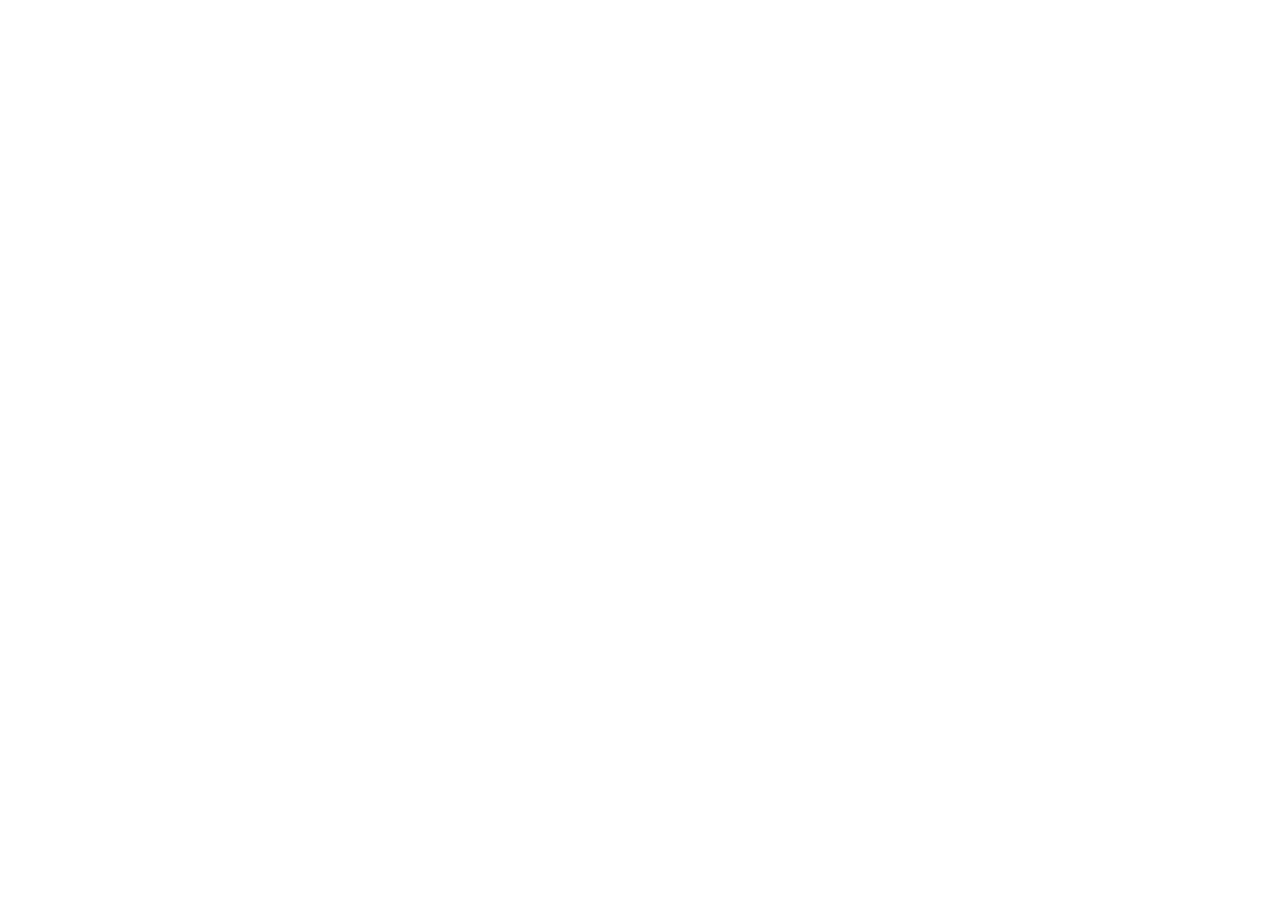
==== login.html @ 3c8c5406 "feat: estructura login" ====
<!DOCTYPE html>
<html lang="es-cl">
<head>
    <meta charset="UTF-8">
    <meta name="viewport" content="width=device-width, initial-scale=1.0">
    <title>LOGIN</title>
</head>
<body>
    
</body>
</html>
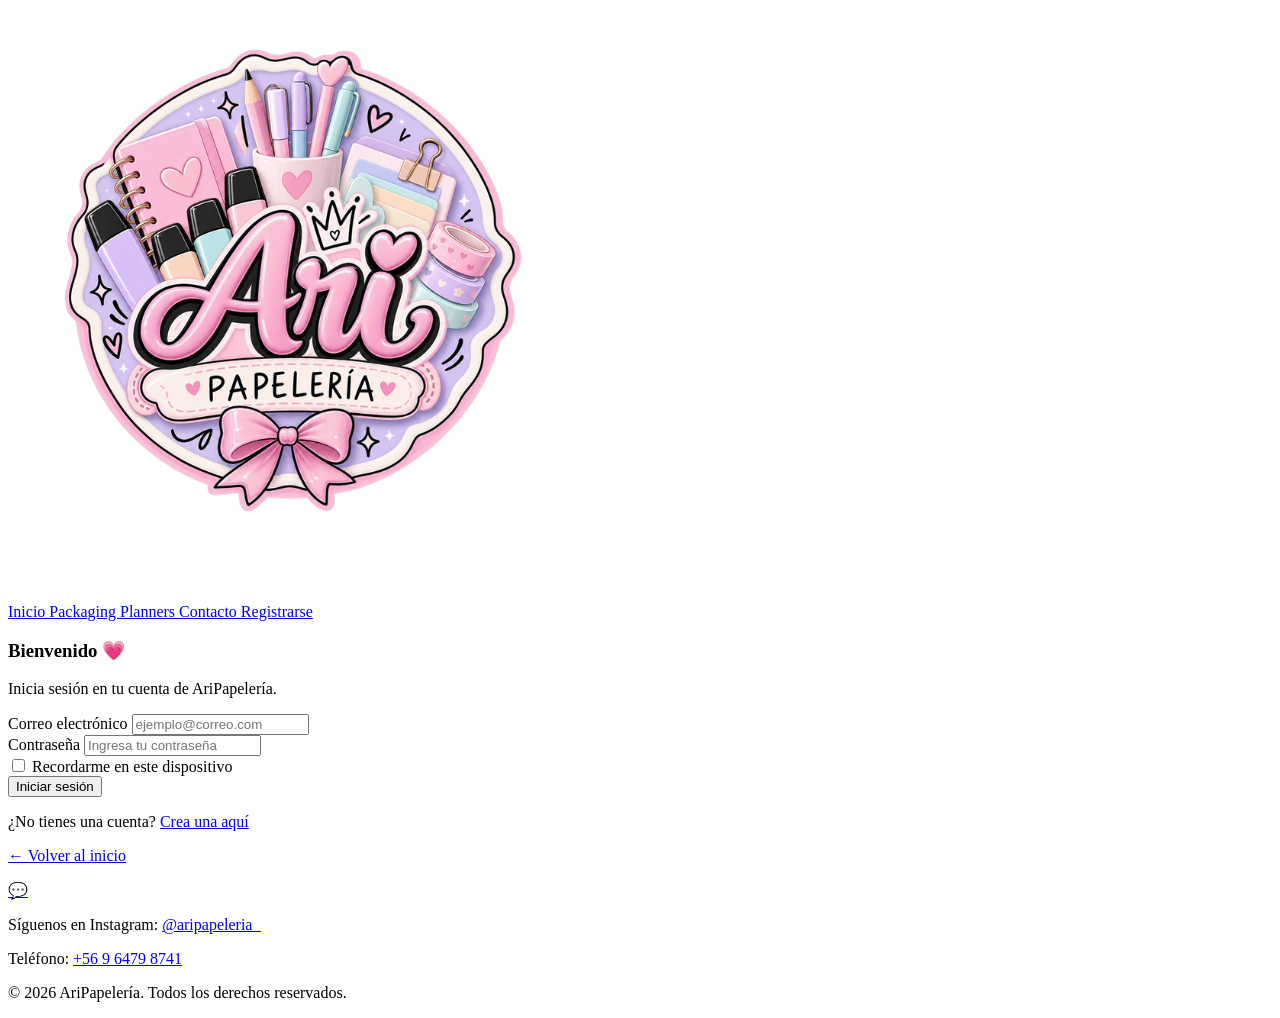
==== commit 95f5bc03: "feat:subiendo login.html" ====
--- a/login.html
+++ b/login.html
@@ -1,11 +1,232 @@
 <!DOCTYPE html>
-<html lang="es-cl">
+<html lang="es-CL">
+
 <head>
     <meta charset="UTF-8">
     <meta name="viewport" content="width=device-width, initial-scale=1.0">
-    <title>LOGIN</title>
+
+    <title>Iniciar sesión | AriPapelería 💗</title>
+
+    <link rel="stylesheet" href="css/login.css">
+
+    <script src="js/main.js" defer></script>
 </head>
+
 <body>
-    
+
+
+    <header class="encabezado-ari">
+
+        <div class="logo-container">
+
+            <a href="index.html">
+
+                <img
+                    src="img/milogo.png"
+                    alt="Logo de AriPapelería"
+                    class="logo-ari"
+                >
+
+            </a>
+
+        </div>
+
+
+
+        <nav class="menu-principal" aria-label="Navegación principal">
+
+            <a href="index.html">
+                Inicio
+            </a>
+
+            <a href="index.html#packaging">
+                Packaging
+            </a>
+
+            <a href="index.html#planners">
+                Planners
+            </a>
+
+            <a href="index.html#contacto">
+                Contacto
+            </a>
+
+            <a href="register.html">
+                Registrarse
+            </a>
+
+        </nav>
+
+    </header>
+
+
+
+    <main>
+
+        <section
+            class="contenedor-formulario"
+            aria-labelledby="titulo-login"
+        >
+
+            <article class="formulario-card">
+
+                <h1 id="titulo-login">
+                    Bienvenido 💗
+                </h1>
+
+                <p class="formulario-descripcion">
+                    Inicia sesión en tu cuenta de AriPapelería.
+                </p>
+
+
+                <form id="loginForm" novalidate>
+
+                    <div class="campo-formulario">
+
+                        <label for="loginEmail">
+                            Correo electrónico
+                        </label>
+
+                        <input
+                            type="email"
+                            id="loginEmail"
+                            name="email"
+                            autocomplete="email"
+                            placeholder="ejemplo@correo.com"
+                            required
+                        >
+
+                        <small
+                            id="loginEmailError"
+                            class="mensaje-error"
+                        ></small>
+
+                    </div>
+
+
+
+                    <div class="campo-formulario">
+
+                        <label for="loginPassword">
+                            Contraseña
+                        </label>
+
+                        <input
+                            type="password"
+                            id="loginPassword"
+                            name="password"
+                            autocomplete="current-password"
+                            placeholder="Ingresa tu contraseña"
+                            required
+                        >
+
+                        <small
+                            id="loginPasswordError"
+                            class="mensaje-error"
+                        ></small>
+
+                    </div>
+
+
+                    <div class="campo-checkbox">
+
+                        <input
+                            type="checkbox"
+                            id="recordar"
+                            name="recordar"
+                        >
+
+                        <label for="recordar">
+                            Recordarme en este dispositivo
+                        </label>
+
+                    </div>
+
+
+                    <button
+                        type="submit"
+                        class="boton-formulario"
+                    >
+                        Iniciar sesión
+                    </button>
+
+                    <p
+                        id="mensajeLogin"
+                        class="mensaje-registro"
+                        aria-live="polite"
+                    ></p>
+
+                </form>
+
+
+                <p class="enlace-login">
+
+                    ¿No tienes una cuenta?
+
+                    <a href="register.html">
+                        Crea una aquí
+                    </a>
+
+                </p>
+
+
+
+                <p class="enlace-inicio">
+
+                    <a href="index.html">
+                        ← Volver al inicio
+                    </a>
+
+                </p>
+
+            </article>
+
+        </section>
+
+    </main>
+
+
+
+    <a
+        href="https://wa.me/56964798741"
+        class="whatsapp-flotante"
+        target="_blank"
+        rel="noopener noreferrer"
+        aria-label="Contactar por WhatsApp"
+    >
+        💬
+    </a>
+
+
+
+    <footer class="footer-ari">
+
+        <p>
+            Síguenos en Instagram:
+
+            <a
+                href="https://www.instagram.com/aripapeleria_/"
+                target="_blank"
+                rel="noopener noreferrer"
+            >
+                @aripapeleria_
+            </a>
+        </p>
+
+        <p>
+            Teléfono:
+
+            <a href="tel:+56964798741">
+                +56 9 6479 8741
+            </a>
+        </p>
+
+        <p>
+            © 2026 AriPapelería. Todos los derechos reservados.
+        </p>
+
+    </footer>
+
 </body>
+
 </html>
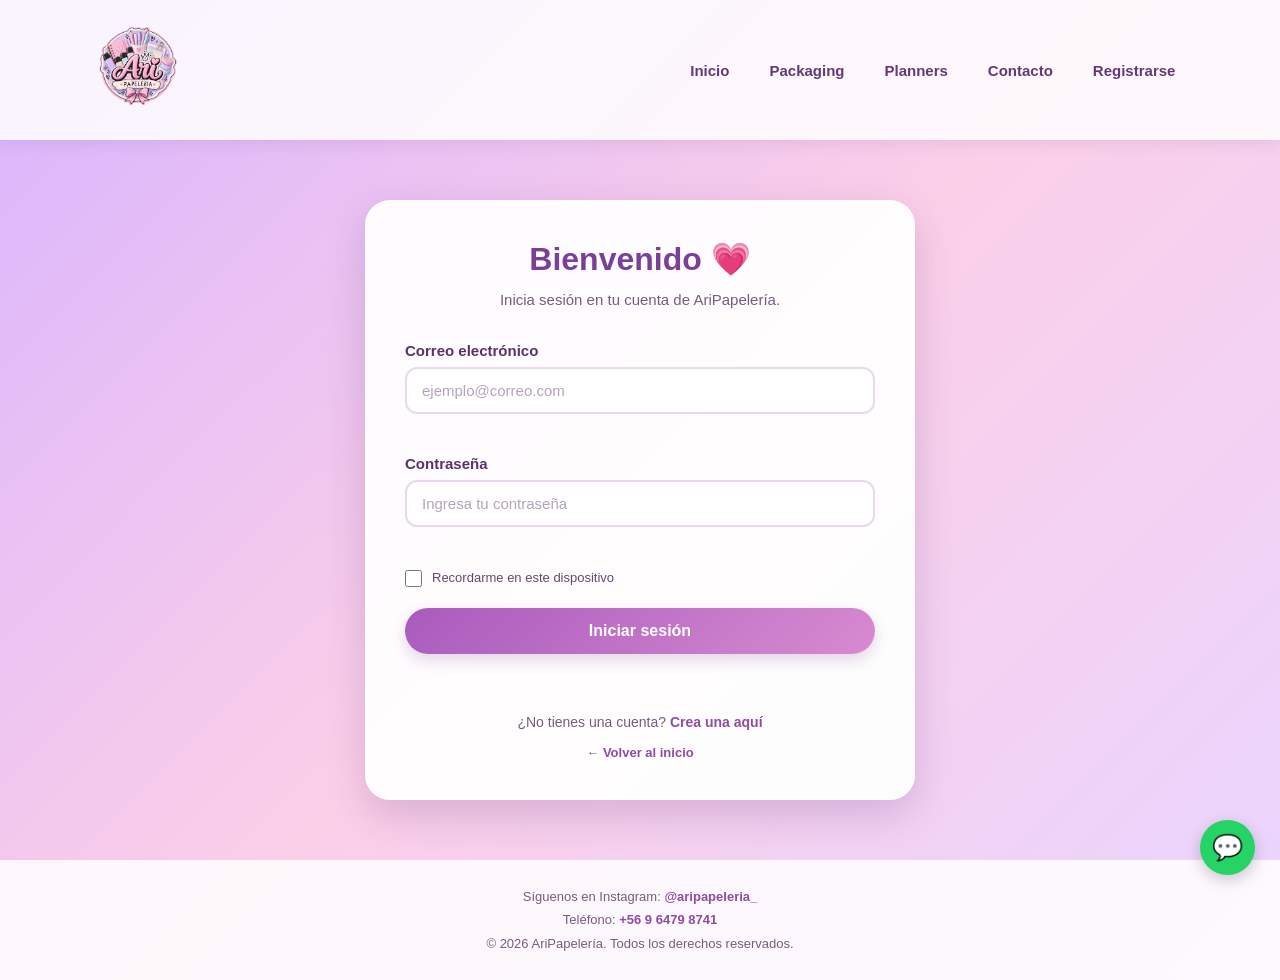
==== commit f4c74285: "Feat: actualizando inicio" ====
--- a/login.html
+++ b/login.html
@@ -7,7 +7,7 @@
 
     <title>Iniciar sesión | AriPapelería 💗</title>
 
-    <link rel="stylesheet" href="css/login.css">
+    <link rel="stylesheet" href="css/style.css">
 
     <script src="js/main.js" defer></script>
 </head>
--- a/css/style.css
+++ b/css/style.css
@@ -0,0 +1,902 @@
+/* 
+   CONFIGURACIÓN GENERAL
+ */
+
+* {
+    box-sizing: border-box;
+    margin: 0;
+    padding: 0;
+}
+
+html {
+    scroll-behavior: smooth;
+}
+
+body {
+    font-family: "Poppins", Arial, sans-serif;
+    min-height: 100vh;
+
+    background: linear-gradient(
+        135deg,
+        #d8b4fe,
+        #fbcfe8,
+        #e9d5ff
+    );
+
+    color: #4a285f;
+}
+
+
+/* 
+   ENCABEZADO - LOS 3 HTML
+ */
+
+.encabezado-ari {
+    width: 100%;
+
+    display: flex;
+    align-items: center;
+    justify-content: space-between;
+
+    padding: 20px 7%;
+
+    background-color: rgba(255, 255, 255, 0.85);
+
+    box-shadow: 0 4px 15px rgba(90, 45, 110, 0.10);
+}
+
+
+/*
+   LOGO
+ */
+
+.logo-container {
+    display: flex;
+    align-items: center;
+}
+
+.logo-ari {
+    width: 100px;
+    height: auto;
+
+    display: block;
+
+    transition: transform 0.3s ease;
+}
+
+.logo-ari:hover {
+    transform: scale(1.05);
+}
+
+
+/* 
+   MENÚ DE NAVEGACIÓN
+ */
+
+.menu-principal {
+    display: flex;
+    align-items: center;
+
+    gap: 10px;
+
+    flex-wrap: wrap;
+}
+
+.menu-principal a {
+    text-decoration: none;
+
+    color: #633878;
+
+    font-size: 15px;
+    font-weight: 600;
+
+    padding: 10px 15px;
+
+    border-radius: 20px;
+
+    transition: all 0.3s ease;
+}
+
+.menu-principal a:hover {
+    background-color: #d8a7e8;
+
+    color: white;
+
+    transform: translateY(-2px);
+}
+
+
+/* 
+   BOTÓN CARRITO
+ */
+
+.boton-carrito {
+    border: none;
+
+    padding: 10px 15px;
+
+    border-radius: 20px;
+
+    background-color: #a85bbd;
+
+    color: white;
+
+    font-family: inherit;
+
+    font-size: 14px;
+    font-weight: 600;
+
+    cursor: pointer;
+
+    transition: all 0.3s ease;
+}
+
+.boton-carrito:hover {
+    background-color: #8e4ca3;
+
+    transform: translateY(-2px);
+}
+
+
+/* 
+   INICIO - CONTENEDOR PRINCIPAL
+ */
+
+.contenedor-principal {
+    width: 90%;
+    max-width: 1200px;
+
+    margin: 60px auto;
+
+    display: grid;
+
+    grid-template-columns: repeat(2, 1fr);
+
+    gap: 25px;
+
+    align-items: center;
+}
+
+
+/* 
+   MOSAICO DE IMÁGENES
+ */
+
+.mosaico {
+    display: grid;
+
+    grid-template-columns: repeat(2, 1fr);
+
+    gap: 15px;
+}
+
+.mosaico article {
+    overflow: hidden;
+
+    border-radius: 20px;
+
+    box-shadow: 0 8px 20px rgba(80, 40, 100, 0.15);
+}
+
+.mosaico img {
+    width: 100%;
+
+    height: 220px;
+
+    object-fit: cover;
+
+    display: block;
+
+    transition: transform 0.4s ease;
+}
+
+.mosaico article:hover img {
+    transform: scale(1.05);
+}
+
+
+/* 
+   TEXTO DEL INICIO
+ */
+
+.texto-new {
+    padding: 30px;
+}
+
+.texto-new h1 {
+    color: #71398b;
+
+    font-size: 48px;
+
+    line-height: 1.1;
+
+    margin-bottom: 20px;
+}
+
+.descripcion-ari {
+    color: #65466f;
+
+    font-size: 17px;
+
+    line-height: 1.7;
+
+    margin-bottom: 30px;
+}
+
+
+/*
+   BOTÓN "COMPRA AQUÍ"
+*/
+.mi-boton {
+    display: inline-block;
+
+    padding: 14px 30px;
+
+    border-radius: 30px;
+
+    background: linear-gradient(
+        135deg,
+        #a85bbd,
+        #d88bcf
+    );
+
+    color: white;
+
+    text-decoration: none;
+
+    font-size: 16px;
+
+    font-weight: 600;
+
+    box-shadow: 0 7px 18px rgba(120, 55, 140, 0.25);
+
+    transition: all 0.3s ease;
+}
+
+.mi-boton:hover {
+    transform: translateY(-3px);
+
+    box-shadow: 0 10px 25px rgba(120, 55, 140, 0.35);
+}
+
+
+/* 
+   SECCIONES DEL INICIO
+ */
+
+.seccion-contenido {
+    width: 90%;
+    max-width: 1100px;
+
+    margin: 40px auto;
+
+    padding: 40px;
+
+    background-color: rgba(255, 255, 255, 0.80);
+
+    border-radius: 25px;
+
+    box-shadow: 0 10px 30px rgba(90, 45, 110, 0.10);
+}
+
+.seccion-contenido h2 {
+    color: #71398b;
+
+    font-size: 28px;
+
+    margin-bottom: 15px;
+}
+
+.seccion-contenido p {
+    color: #65466f;
+
+    line-height: 1.7;
+}
+
+
+/* 
+   REGISTER Y LOGIN
+ */
+
+.contenedor-formulario {
+    width: 100%;
+
+    min-height: calc(100vh - 180px);
+
+    display: flex;
+
+    justify-content: center;
+
+    align-items: center;
+
+    padding: 60px 20px;
+}
+
+
+/* 
+   TARJETA DEL FORMULARIO
+ */
+
+.formulario-card {
+    width: 100%;
+
+    max-width: 550px;
+
+    padding: 40px;
+
+    background-color: rgba(255, 255, 255, 0.95);
+
+    border-radius: 25px;
+
+    box-shadow:
+        0 15px 40px rgba(91, 45, 110, 0.20);
+}
+
+
+/* 
+   TÍTULO DEL FORMULARIO
+ */
+
+.formulario-card h1 {
+    text-align: center;
+
+    color: #7b3f98;
+
+    font-size: 32px;
+
+    margin-bottom: 10px;
+}
+
+
+/* 
+   DESCRIPCIÓN
+ */
+
+.formulario-descripcion {
+    text-align: center;
+
+    color: #765c80;
+
+    font-size: 15px;
+
+    line-height: 1.6;
+
+    margin-bottom: 30px;
+}
+
+
+/* 
+   CAMPOS DEL FORMULARIO
+ */
+
+.campo-formulario {
+    display: flex;
+
+    flex-direction: column;
+
+    margin-bottom: 20px;
+}
+
+.campo-formulario label {
+    margin-bottom: 8px;
+
+    color: #59326c;
+
+    font-size: 15px;
+
+    font-weight: 600;
+}
+
+.campo-formulario input {
+    width: 100%;
+
+    padding: 13px 15px;
+
+    border: 2px solid #ead8ef;
+
+    border-radius: 12px;
+
+    outline: none;
+
+    background-color: white;
+
+    color: #4a285f;
+
+    font-family: inherit;
+
+    font-size: 15px;
+
+    transition: all 0.3s ease;
+}
+
+.campo-formulario input:focus {
+    border-color: #b875ca;
+
+    box-shadow:
+        0 0 0 3px rgba(184, 117, 202, 0.15);
+}
+
+.campo-formulario input::placeholder {
+    color: #b4a3b9;
+}
+
+
+/* 
+   MENSAJE DE AYUDA
+ */
+
+.mensaje-ayuda {
+    margin-top: 6px;
+
+    color: #927e98;
+
+    font-size: 12px;
+
+    line-height: 1.4;
+}
+
+
+/* 
+   MENSAJES DE ERROR
+ */
+
+.mensaje-error {
+    display: block;
+
+    min-height: 16px;
+
+    margin-top: 5px;
+
+    color: #c0395b;
+
+    font-size: 12px;
+}
+
+
+/* 
+   CHECKBOX
+ */
+
+.campo-checkbox {
+    display: flex;
+
+    align-items: flex-start;
+
+    gap: 10px;
+
+    margin: 10px 0;
+
+    color: #65466f;
+
+    font-size: 13px;
+
+    line-height: 1.5;
+}
+
+.campo-checkbox input {
+    width: 17px;
+    height: 17px;
+
+    margin-top: 2px;
+
+    accent-color: #a85bbd;
+
+    cursor: pointer;
+
+    flex-shrink: 0;
+}
+
+.campo-checkbox label {
+    cursor: pointer;
+}
+
+
+/* 
+   NEWSLETTER
+ */
+
+.newsletter {
+    padding: 14px;
+
+    margin-top: 18px;
+    margin-bottom: 25px;
+
+    background-color: #faf2fc;
+
+    border: 1px solid #eedcf2;
+
+    border-radius: 12px;
+}
+
+
+/* 
+   BOTÓN DE FORMULARIO
+ */
+
+.boton-formulario {
+    width: 100%;
+
+    padding: 14px 20px;
+
+    margin-top: 10px;
+
+    border: none;
+
+    border-radius: 25px;
+
+    background: linear-gradient(
+        135deg,
+        #a85bbd,
+        #d88bcf
+    );
+
+    color: white;
+
+    font-family: inherit;
+
+    font-size: 16px;
+
+    font-weight: 600;
+
+    cursor: pointer;
+
+    box-shadow:
+        0 6px 15px rgba(120, 55, 140, 0.20);
+
+    transition: all 0.3s ease;
+}
+
+.boton-formulario:hover {
+    transform: translateY(-2px);
+
+    box-shadow:
+        0 9px 20px rgba(120, 55, 140, 0.30);
+}
+
+.boton-formulario:active {
+    transform: translateY(0);
+}
+
+
+/* 
+   MENSAJE DE REGISTRO / LOGIN
+ */
+
+.mensaje-registro {
+    min-height: 20px;
+
+    margin-top: 15px;
+
+    text-align: center;
+
+    font-size: 14px;
+}
+
+
+/* 
+   ENLACES DE LOGIN Y REGISTRO
+ */
+
+.enlace-login {
+    margin-top: 25px;
+
+    text-align: center;
+
+    color: #765c80;
+
+    font-size: 14px;
+}
+
+.enlace-login a,
+.enlace-inicio a {
+    color: #8e4ca3;
+
+    font-weight: 600;
+
+    text-decoration: none;
+}
+
+.enlace-login a:hover,
+.enlace-inicio a:hover {
+    text-decoration: underline;
+}
+
+
+/* 
+   VOLVER AL INICIO
+ */
+
+.enlace-inicio {
+    margin-top: 15px;
+
+    text-align: center;
+
+    font-size: 13px;
+}
+
+
+/* 
+   WHATSAPP
+ */
+
+.whatsapp-flotante {
+    position: fixed;
+
+    right: 25px;
+    bottom: 25px;
+
+    width: 55px;
+    height: 55px;
+
+    display: flex;
+
+    align-items: center;
+    justify-content: center;
+
+    border-radius: 50%;
+
+    background-color: #25d366;
+
+    color: white;
+
+    text-decoration: none;
+
+    font-size: 25px;
+
+    box-shadow:
+        0 5px 15px rgba(0, 0, 0, 0.20);
+
+    transition: transform 0.3s ease;
+
+    z-index: 1000;
+}
+
+.whatsapp-flotante:hover {
+    transform: scale(1.1);
+}
+
+
+/* 
+   FOOTER
+ */
+
+.footer-ari {
+    width: 100%;
+
+    padding: 25px 20px;
+
+    text-align: center;
+
+    background-color: rgba(255, 255, 255, 0.85);
+
+    color: #765c80;
+
+    font-size: 13px;
+
+    line-height: 1.8;
+}
+
+.footer-ari a {
+    color: #8e4ca3;
+
+    text-decoration: none;
+
+    font-weight: 600;
+}
+
+.footer-ari a:hover {
+    text-decoration: underline;
+}
+
+
+/* 
+   SISTEMA DE COLUMNAS
+ */
+
+.row {
+    width: 100%;
+
+    display: flex;
+
+    flex-wrap: wrap;
+}
+
+.col-1 {
+    width: 8.333%;
+}
+
+.col-2 {
+    width: 16.666%;
+}
+
+.col-3 {
+    width: 25%;
+}
+
+.col-4 {
+    width: 33.333%;
+}
+
+.col-5 {
+    width: 41.666%;
+}
+
+.col-6 {
+    width: 50%;
+}
+
+.col-7 {
+    width: 58.333%;
+}
+
+.col-8 {
+    width: 66.666%;
+}
+
+.col-9 {
+    width: 75%;
+}
+
+.col-10 {
+    width: 83.333%;
+}
+
+.col-11 {
+    width: 91.666%;
+}
+
+.col-12 {
+    width: 100%;
+}
+
+
+/* 
+   RESPONSIVE - CELULAR Y TABLET
+ */
+
+@media (max-width: 768px) {
+
+    /* ENCABEZADO */
+
+    .encabezado-ari {
+        flex-direction: column;
+
+        gap: 15px;
+
+        padding: 20px;
+    }
+
+
+    /* MENÚ */
+
+    .menu-principal {
+        justify-content: center;
+    }
+
+    .menu-principal a {
+        font-size: 13px;
+
+        padding: 8px 10px;
+    }
+
+
+    /* INICIO */
+
+    .contenedor-principal {
+        width: 90%;
+
+        grid-template-columns: 1fr;
+
+        margin: 35px auto;
+    }
+
+    .texto-new {
+        padding: 20px;
+
+        text-align: center;
+    }
+
+    .texto-new h1 {
+        font-size: 38px;
+    }
+
+    .descripcion-ari {
+        font-size: 15px;
+    }
+
+
+    /* MOSAICO */
+
+    .mosaico img {
+        height: 180px;
+    }
+
+
+    /* SECCIONES */
+
+    .seccion-contenido {
+        padding: 25px;
+    }
+
+
+    /* FORMULARIOS */
+
+    .contenedor-formulario {
+        padding: 40px 15px;
+    }
+
+    .formulario-card {
+        padding: 30px 22px;
+    }
+
+    .formulario-card h1 {
+        font-size: 27px;
+    }
+
+
+    /* FOOTER */
+
+    .footer-ari {
+        padding: 20px 15px;
+    }
+
+
+    /* WHATSAPP */
+
+    .whatsapp-flotante {
+        right: 18px;
+
+        bottom: 18px;
+
+        width: 50px;
+
+        height: 50px;
+    }
+}
+
+
+/* 
+   RESPONSIVE - CELULARES PEQUEÑOS
+ */
+
+@media (max-width: 480px) {
+
+    .logo-ari {
+        width: 85px;
+    }
+
+    .menu-principal {
+        gap: 5px;
+    }
+
+    .menu-principal a {
+        font-size: 12px;
+
+        padding: 7px 8px;
+    }
+
+    .texto-new h1 {
+        font-size: 32px;
+    }
+
+    .mosaico {
+        gap: 10px;
+    }
+
+    .mosaico img {
+        height: 150px;
+    }
+
+    .formulario-card {
+        padding: 25px 18px;
+    }
+
+    .formulario-card h1 {
+        font-size: 25px;
+    }
+
+    .formulario-descripcion {
+        font-size: 14px;
+    }
+
+}
